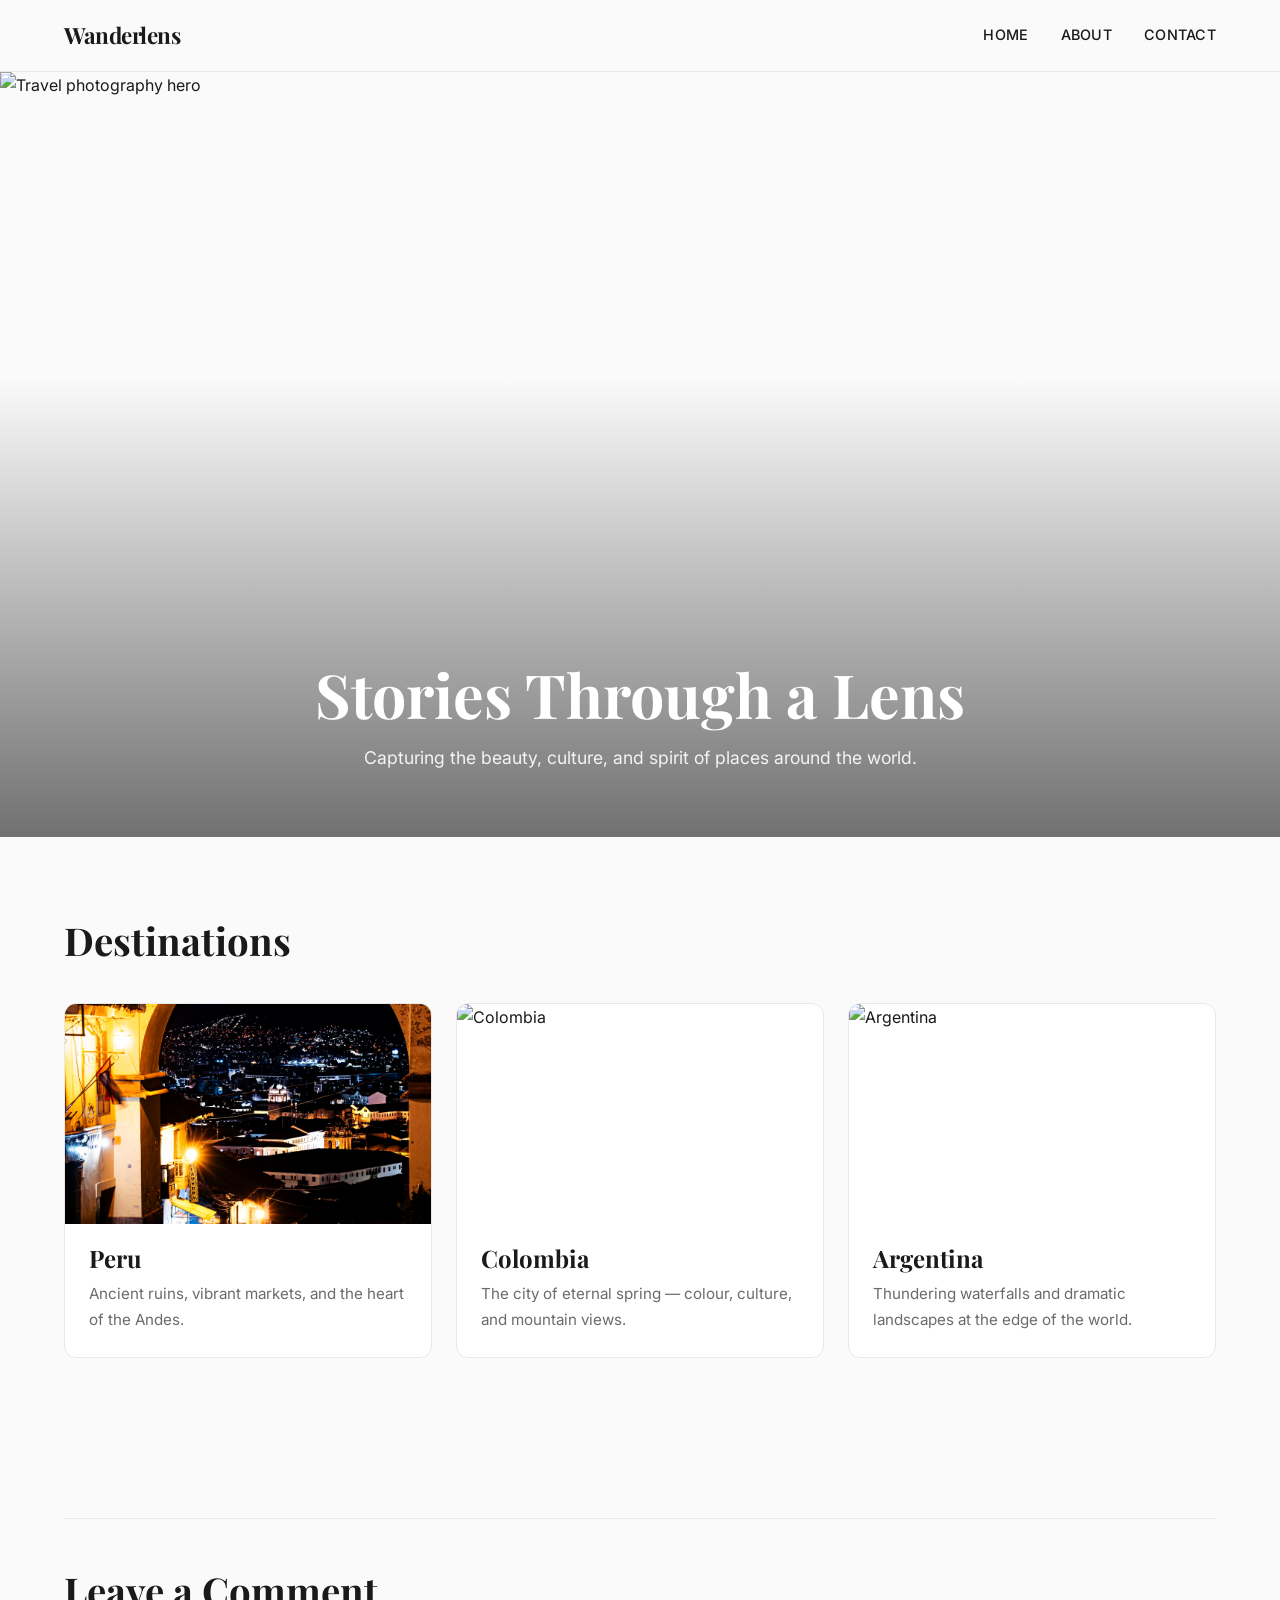
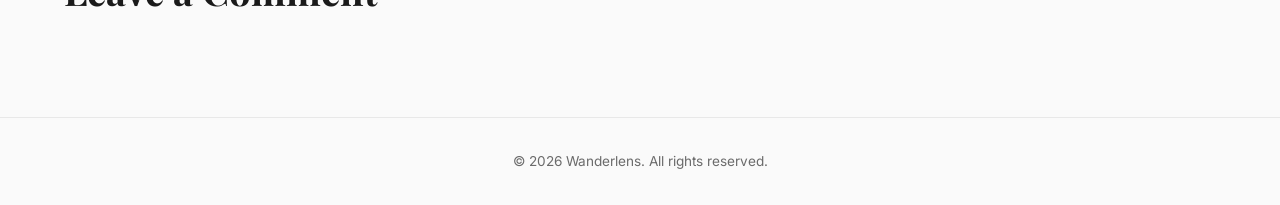
==== index.html @ deed7870 "Travel photography portfolio - Peru, Colombia, Argentina with real photos" ====
<!DOCTYPE html>
<html lang="en">
<head>
  <meta charset="UTF-8">
  <meta name="viewport" content="width=device-width, initial-scale=1.0">
  <title>Wanderlens — Travel Photography</title>
  <link rel="preconnect" href="https://fonts.googleapis.com">
  <link href="https://fonts.googleapis.com/css2?family=Inter:wght@400;500;600&family=Playfair+Display:wght@700&display=swap" rel="stylesheet">
  <link rel="stylesheet" href="styles.css">
</head>
<body class="page-body">
  <nav class="nav">
    <div class="nav-inner">
      <a href="index.html" class="nav-logo">Wanderlens</a>
      <button class="hamburger" aria-label="Menu"><span></span><span></span><span></span></button>
      <div class="nav-links">
        <a href="index.html">Home</a>
        <a href="about.html">About</a>
        <a href="contact.html">Contact</a>
      </div>
    </div>
  </nav>

  <section class="hero">
    <img src="images/argentina/iguazu/DSC03718.jpg" alt="Travel photography hero">
    <div class="hero-overlay"></div>
    <div class="hero-content">
      <h1>Stories Through a Lens</h1>
      <p>Capturing the beauty, culture, and spirit of places around the world.</p>
    </div>
  </section>

  <section class="section">
    <div class="container">
      <h2 class="fade-in" style="margin-bottom: 40px;">Destinations</h2>
      <div class="cards-grid">
        <a href="country/peru/index.html" class="card fade-in">
          <img src="images/peru/cusco/DSC01484.jpg" alt="Peru">
          <div class="card-body">
            <h3>Peru</h3>
            <p>Ancient ruins, vibrant markets, and the heart of the Andes.</p>
          </div>
        </a>
        <a href="country/colombia/index.html" class="card fade-in">
          <img src="images/colombia/medellin/DSC03019.jpg" alt="Colombia">
          <div class="card-body">
            <h3>Colombia</h3>
            <p>The city of eternal spring — colour, culture, and mountain views.</p>
          </div>
        </a>
        <a href="country/argentina/index.html" class="card fade-in">
          <img src="images/argentina/iguazu/DSC03765.jpg" alt="Argentina">
          <div class="card-body">
            <h3>Argentina</h3>
            <p>Thundering waterfalls and dramatic landscapes at the edge of the world.</p>
          </div>
        </a>
      </div>
    </div>
  </section>

  <section class="section">
    <div class="container">
      <div class="comments-section fade-in">
        <h2>Leave a Comment</h2>
        <script src="https://utteranc.es/client.js"
          repo="username/travel-portfolio"
          issue-term="pathname"
          theme="github-light"
          crossorigin="anonymous"
          async>
        </script>
      </div>
    </div>
  </section>

  <footer class="footer">
    <div class="container">&copy; 2026 Wanderlens. All rights reserved.</div>
  </footer>
  <script src="script.js"></script>
</body>
</html>
---- styles.css ----
/* ===== Variables ===== */
:root {
  --color-bg: #fafafa;
  --color-surface: #ffffff;
  --color-text: #1a1a1a;
  --color-text-light: #6b6b6b;
  --color-accent: #2c2c2c;
  --color-border: #e8e8e8;
  --color-hover: #f5f5f5;
  --font-heading: 'Playfair Display', Georgia, serif;
  --font-body: 'Inter', -apple-system, sans-serif;
  --max-width: 1200px;
  --nav-height: 72px;
  --transition: 0.3s ease;
}

/* ===== Reset ===== */
*, *::before, *::after { box-sizing: border-box; margin: 0; padding: 0; }
html { scroll-behavior: smooth; }
body {
  font-family: var(--font-body);
  background: var(--color-bg);
  color: var(--color-text);
  line-height: 1.7;
  -webkit-font-smoothing: antialiased;
}
img { max-width: 100%; height: auto; display: block; }
a { color: inherit; text-decoration: none; }
ul { list-style: none; }

/* ===== Typography ===== */
h1, h2, h3, h4 { font-family: var(--font-heading); font-weight: 700; line-height: 1.2; }
h1 { font-size: clamp(2.2rem, 5vw, 3.8rem); }
h2 { font-size: clamp(1.6rem, 3vw, 2.4rem); }
h3 { font-size: clamp(1.2rem, 2vw, 1.5rem); }
p { max-width: 680px; }

/* ===== Navigation ===== */
.nav {
  position: fixed; top: 0; left: 0; right: 0; z-index: 100;
  height: var(--nav-height);
  background: rgba(250,250,250,0.92);
  backdrop-filter: blur(12px);
  border-bottom: 1px solid var(--color-border);
  display: flex; align-items: center; justify-content: center;
}
.nav-inner {
  width: 100%; max-width: var(--max-width);
  padding: 0 24px;
  display: flex; align-items: center; justify-content: space-between;
}
.nav-logo {
  font-family: var(--font-heading);
  font-size: 1.4rem; font-weight: 700; letter-spacing: -0.02em;
}
.nav-links { display: flex; gap: 32px; }
.nav-links a {
  font-size: 0.9rem; font-weight: 500; letter-spacing: 0.02em;
  text-transform: uppercase; position: relative;
  transition: color var(--transition);
}
.nav-links a::after {
  content: ''; position: absolute; bottom: -4px; left: 0;
  width: 0; height: 1.5px; background: var(--color-text);
  transition: width var(--transition);
}
.nav-links a:hover::after { width: 100%; }

.hamburger { display: none; flex-direction: column; gap: 5px; cursor: pointer; background: none; border: none; padding: 4px; }
.hamburger span { display: block; width: 24px; height: 2px; background: var(--color-text); transition: var(--transition); }

@media (max-width: 640px) {
  .hamburger { display: flex; }
  .nav-links {
    position: fixed; top: var(--nav-height); right: 0; bottom: 0;
    width: 260px; background: var(--color-surface);
    flex-direction: column; padding: 40px 32px; gap: 24px;
    border-left: 1px solid var(--color-border);
    transform: translateX(100%); transition: transform var(--transition);
  }
  .nav-links.open { transform: translateX(0); }
}

/* ===== Layout ===== */
.container { max-width: var(--max-width); margin: 0 auto; padding: 0 24px; }
.page-body { padding-top: var(--nav-height); }
.section { padding: 80px 0; }
@media (max-width: 640px) { .section { padding: 48px 0; } }

/* ===== Hero ===== */
.hero {
  position: relative; height: 85vh; min-height: 480px;
  display: flex; align-items: flex-end; justify-content: center;
  overflow: hidden;
}
.hero img {
  position: absolute; inset: 0; width: 100%; height: 100%;
  object-fit: cover;
}
.hero-overlay {
  position: absolute; inset: 0;
  background: linear-gradient(to top, rgba(0,0,0,0.55) 0%, transparent 60%);
}
.hero-content {
  position: relative; z-index: 2; text-align: center;
  padding: 0 24px 64px; color: #fff;
}
.hero-content h1 { margin-bottom: 12px; }
.hero-content p { margin: 0 auto; font-size: 1.1rem; opacity: 0.9; }

/* ===== Header Banner (country/place pages) ===== */
.header-banner {
  position: relative; height: 50vh; min-height: 320px;
  display: flex; align-items: flex-end; overflow: hidden;
}
.header-banner img { position: absolute; inset: 0; width: 100%; height: 100%; object-fit: cover; }
.header-banner .hero-overlay { position: absolute; inset: 0; background: linear-gradient(to top, rgba(0,0,0,0.5) 0%, transparent 60%); }
.header-banner .banner-content { position: relative; z-index: 2; padding: 0 24px 40px; color: #fff; }
.header-banner .banner-content h1 { margin-bottom: 4px; }

/* ===== Breadcrumbs ===== */
.breadcrumbs {
  padding: 20px 0 0;
  font-size: 0.85rem; color: var(--color-text-light);
  display: flex; flex-wrap: wrap; gap: 4px;
}
.breadcrumbs a { text-decoration: underline; text-underline-offset: 3px; }
.breadcrumbs a:hover { color: var(--color-text); }
.breadcrumbs span { opacity: 0.5; }

/* ===== Cards Grid ===== */
.cards-grid {
  display: grid;
  grid-template-columns: repeat(auto-fill, minmax(320px, 1fr));
  gap: 24px;
}
@media (max-width: 400px) {
  .cards-grid { grid-template-columns: 1fr; }
}
.card {
  background: var(--color-surface);
  border-radius: 12px; overflow: hidden;
  border: 1px solid var(--color-border);
  transition: transform var(--transition), box-shadow var(--transition);
}
.card:hover {
  transform: translateY(-4px);
  box-shadow: 0 12px 32px rgba(0,0,0,0.08);
}
.card img { width: 100%; height: 220px; object-fit: cover; }
.card-body { padding: 20px 24px 24px; }
.card-body h3 { margin-bottom: 8px; }
.card-body p { font-size: 0.95rem; color: var(--color-text-light); }

/* ===== Gallery Grid ===== */
.gallery-grid {
  display: grid;
  grid-template-columns: repeat(auto-fill, minmax(280px, 1fr));
  gap: 16px;
}
.gallery-grid img {
  width: 100%; height: 260px; object-fit: cover;
  border-radius: 8px; cursor: pointer;
  transition: transform var(--transition), filter var(--transition);
}
.gallery-grid img:hover { transform: scale(1.02); filter: brightness(1.05); }

/* ===== Lightbox ===== */
.lightbox {
  position: fixed; inset: 0; z-index: 1000;
  background: rgba(0,0,0,0.92);
  display: none; align-items: center; justify-content: center;
  opacity: 0; transition: opacity 0.25s ease;
}
.lightbox.active { display: flex; opacity: 1; }
.lightbox img {
  max-width: 90vw; max-height: 85vh;
  border-radius: 4px; object-fit: contain;
  user-select: none;
}
.lightbox-close, .lightbox-prev, .lightbox-next {
  position: absolute; background: none; border: none;
  color: #fff; font-size: 2rem; cursor: pointer;
  opacity: 0.7; transition: opacity var(--transition);
  padding: 12px;
}
.lightbox-close:hover, .lightbox-prev:hover, .lightbox-next:hover { opacity: 1; }
.lightbox-close { top: 20px; right: 24px; font-size: 2.4rem; }
.lightbox-prev { left: 20px; top: 50%; transform: translateY(-50%); }
.lightbox-next { right: 20px; top: 50%; transform: translateY(-50%); }

/* ===== About Page ===== */
.about-grid {
  display: grid; grid-template-columns: 1fr 1.4fr; gap: 48px; align-items: start;
}
.about-grid img { width: 100%; border-radius: 12px; aspect-ratio: 3/4; object-fit: cover; }
.about-text h2 { margin-bottom: 16px; }
.about-text p { margin-bottom: 16px; color: var(--color-text-light); }
@media (max-width: 768px) {
  .about-grid { grid-template-columns: 1fr; }
  .about-grid img { max-width: 400px; }
}

/* ===== Contact Page ===== */
.contact-content { max-width: 560px; }
.contact-content h2 { margin-bottom: 16px; }
.contact-content p { color: var(--color-text-light); margin-bottom: 32px; }
.contact-link {
  display: inline-flex; align-items: center; gap: 12px;
  padding: 14px 28px; border: 1px solid var(--color-border);
  border-radius: 8px; font-weight: 500; font-size: 0.95rem;
  transition: background var(--transition), border-color var(--transition);
  margin-bottom: 12px;
}
.contact-link:hover { background: var(--color-hover); border-color: #ccc; }
.social-links { display: flex; gap: 16px; margin-top: 32px; }
.social-links a {
  width: 48px; height: 48px; border-radius: 50%;
  border: 1px solid var(--color-border);
  display: flex; align-items: center; justify-content: center;
  font-size: 1.2rem;
  transition: background var(--transition), transform var(--transition);
}
.social-links a:hover { background: var(--color-hover); transform: scale(1.08); }

/* ===== Comments ===== */
.comments-section { border-top: 1px solid var(--color-border); padding-top: 48px; }
.comments-section h2 { margin-bottom: 24px; }

/* ===== Footer ===== */
.footer {
  border-top: 1px solid var(--color-border);
  padding: 32px 0; text-align: center;
  font-size: 0.85rem; color: var(--color-text-light);
}

/* ===== Scroll Animations ===== */
.fade-in {
  opacity: 0; transform: translateY(24px);
  transition: opacity 0.6s ease, transform 0.6s ease;
}
.fade-in.visible { opacity: 1; transform: translateY(0); }

/* ===== Description block ===== */
.place-description { max-width: 720px; margin-bottom: 40px; }
.place-description p { color: var(--color-text-light); font-size: 1.05rem; }
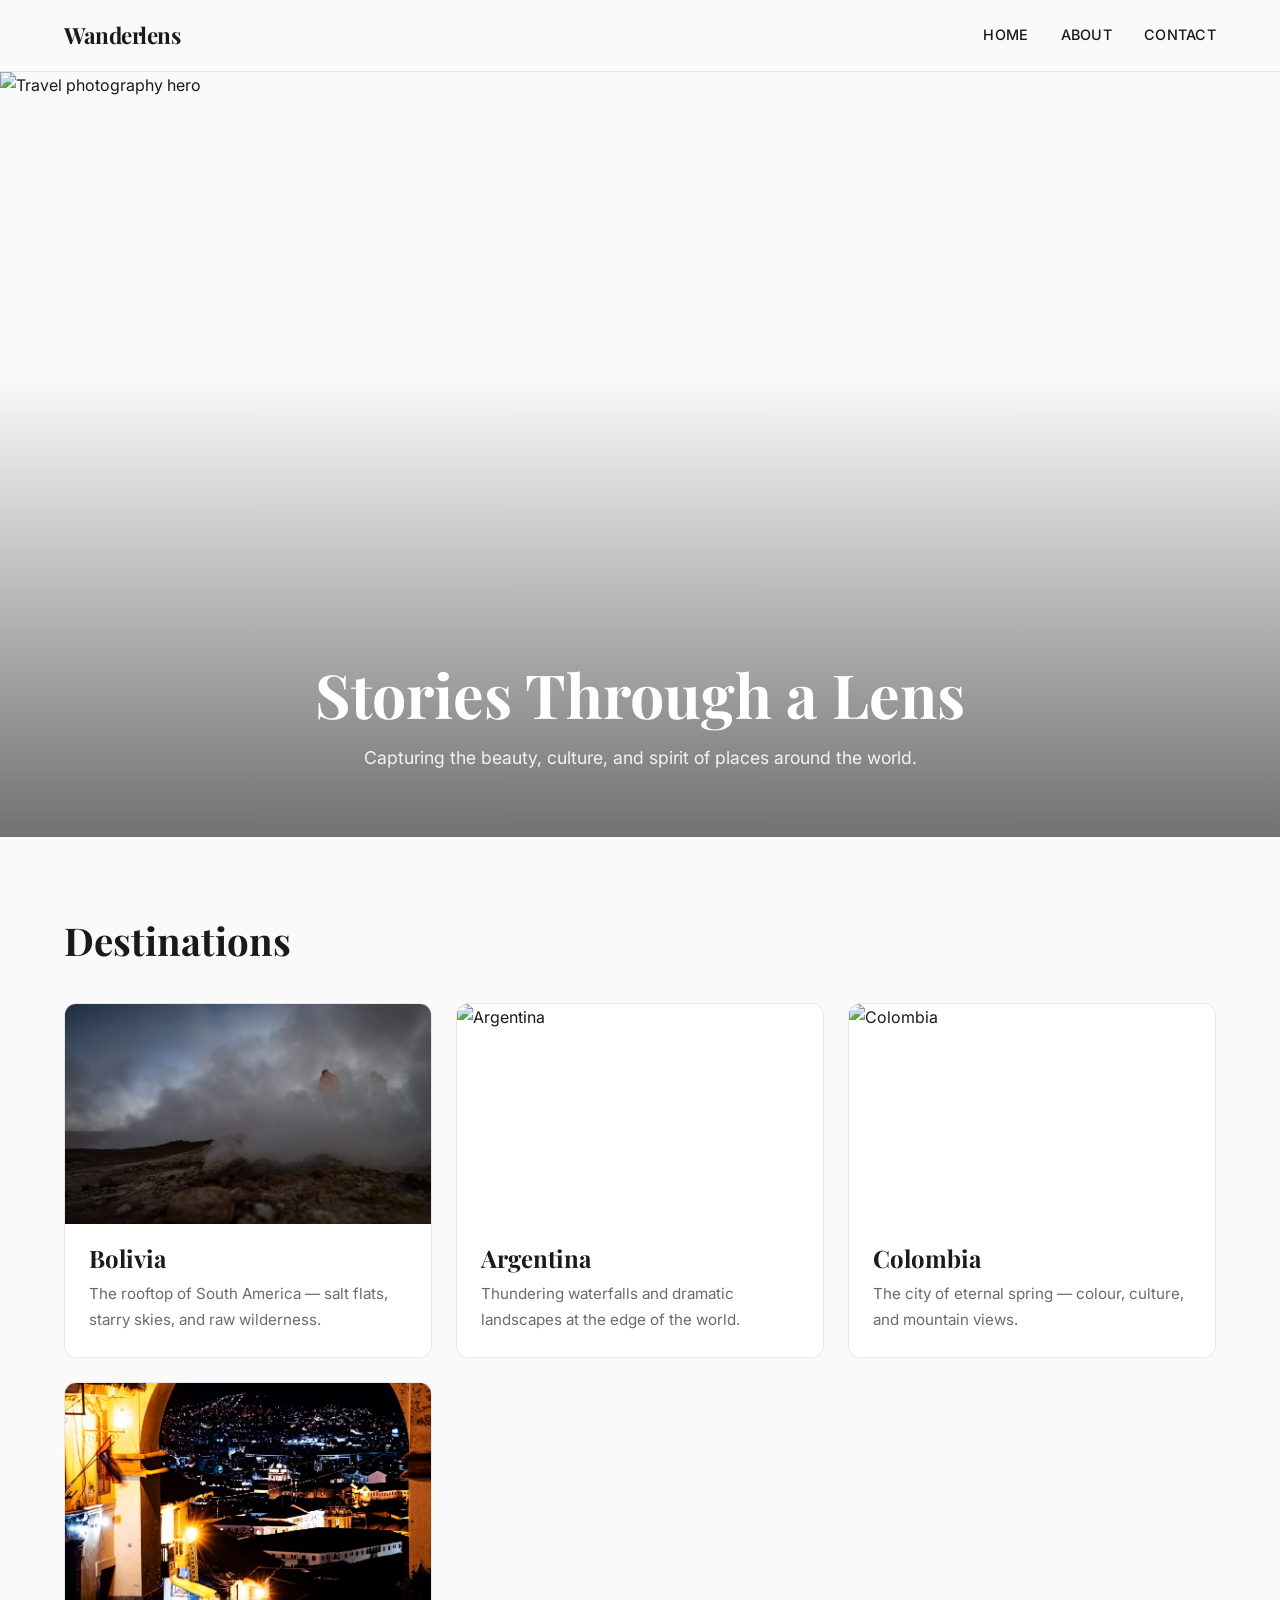
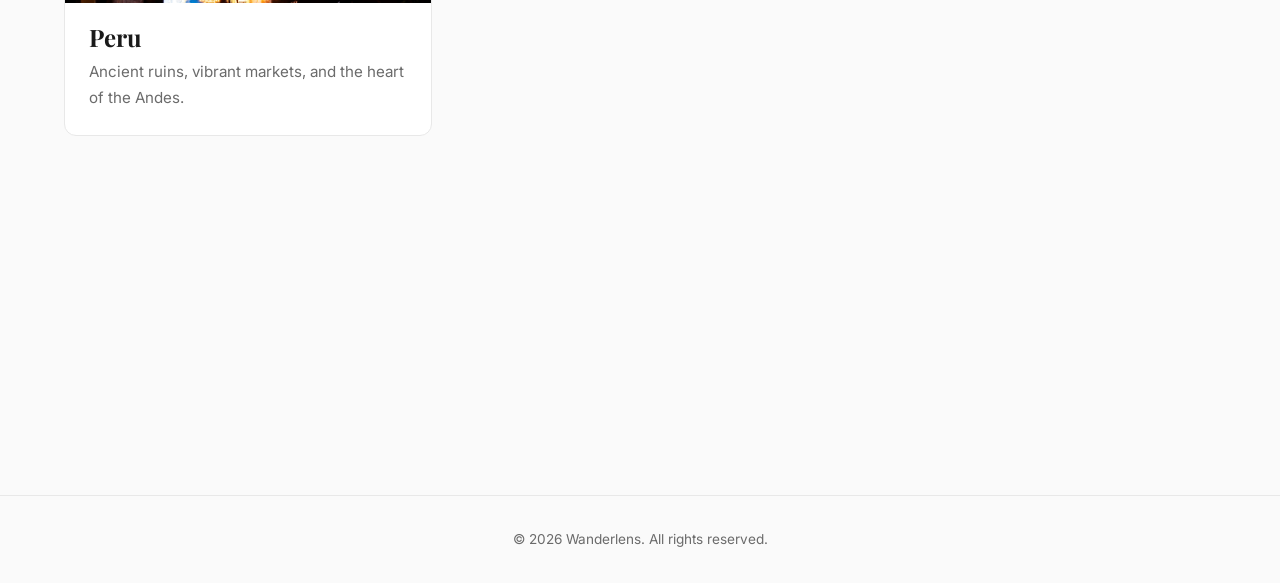
==== commit aadc3724: "Add Bolivia/Uyuni and Cafayate albums; reorder homepage by recent date" ====
--- a/index.html
+++ b/index.html
@@ -34,11 +34,18 @@
     <div class="container">
       <h2 class="fade-in" style="margin-bottom: 40px;">Destinations</h2>
       <div class="cards-grid">
-        <a href="country/peru/index.html" class="card fade-in">
-          <img src="images/peru/cusco/DSC01484.jpg" alt="Peru">
+        <a href="country/bolivia/index.html" class="card fade-in">
+          <img src="images/Bolivia/Uyuni/compressed/DSC05651.webp" alt="Bolivia">
           <div class="card-body">
-            <h3>Peru</h3>
-            <p>Ancient ruins, vibrant markets, and the heart of the Andes.</p>
+            <h3>Bolivia</h3>
+            <p>The rooftop of South America — salt flats, starry skies, and raw wilderness.</p>
+          </div>
+        </a>
+        <a href="country/argentina/index.html" class="card fade-in">
+          <img src="images/argentina/iguazu/DSC03765.jpg" alt="Argentina">
+          <div class="card-body">
+            <h3>Argentina</h3>
+            <p>Thundering waterfalls and dramatic landscapes at the edge of the world.</p>
           </div>
         </a>
         <a href="country/colombia/index.html" class="card fade-in">
@@ -48,11 +55,11 @@
             <p>The city of eternal spring — colour, culture, and mountain views.</p>
           </div>
         </a>
-        <a href="country/argentina/index.html" class="card fade-in">
-          <img src="images/argentina/iguazu/DSC03765.jpg" alt="Argentina">
+        <a href="country/peru/index.html" class="card fade-in">
+          <img src="images/peru/cusco/DSC01484.jpg" alt="Peru">
           <div class="card-body">
-            <h3>Argentina</h3>
-            <p>Thundering waterfalls and dramatic landscapes at the edge of the world.</p>
+            <h3>Peru</h3>
+            <p>Ancient ruins, vibrant markets, and the heart of the Andes.</p>
           </div>
         </a>
       </div>
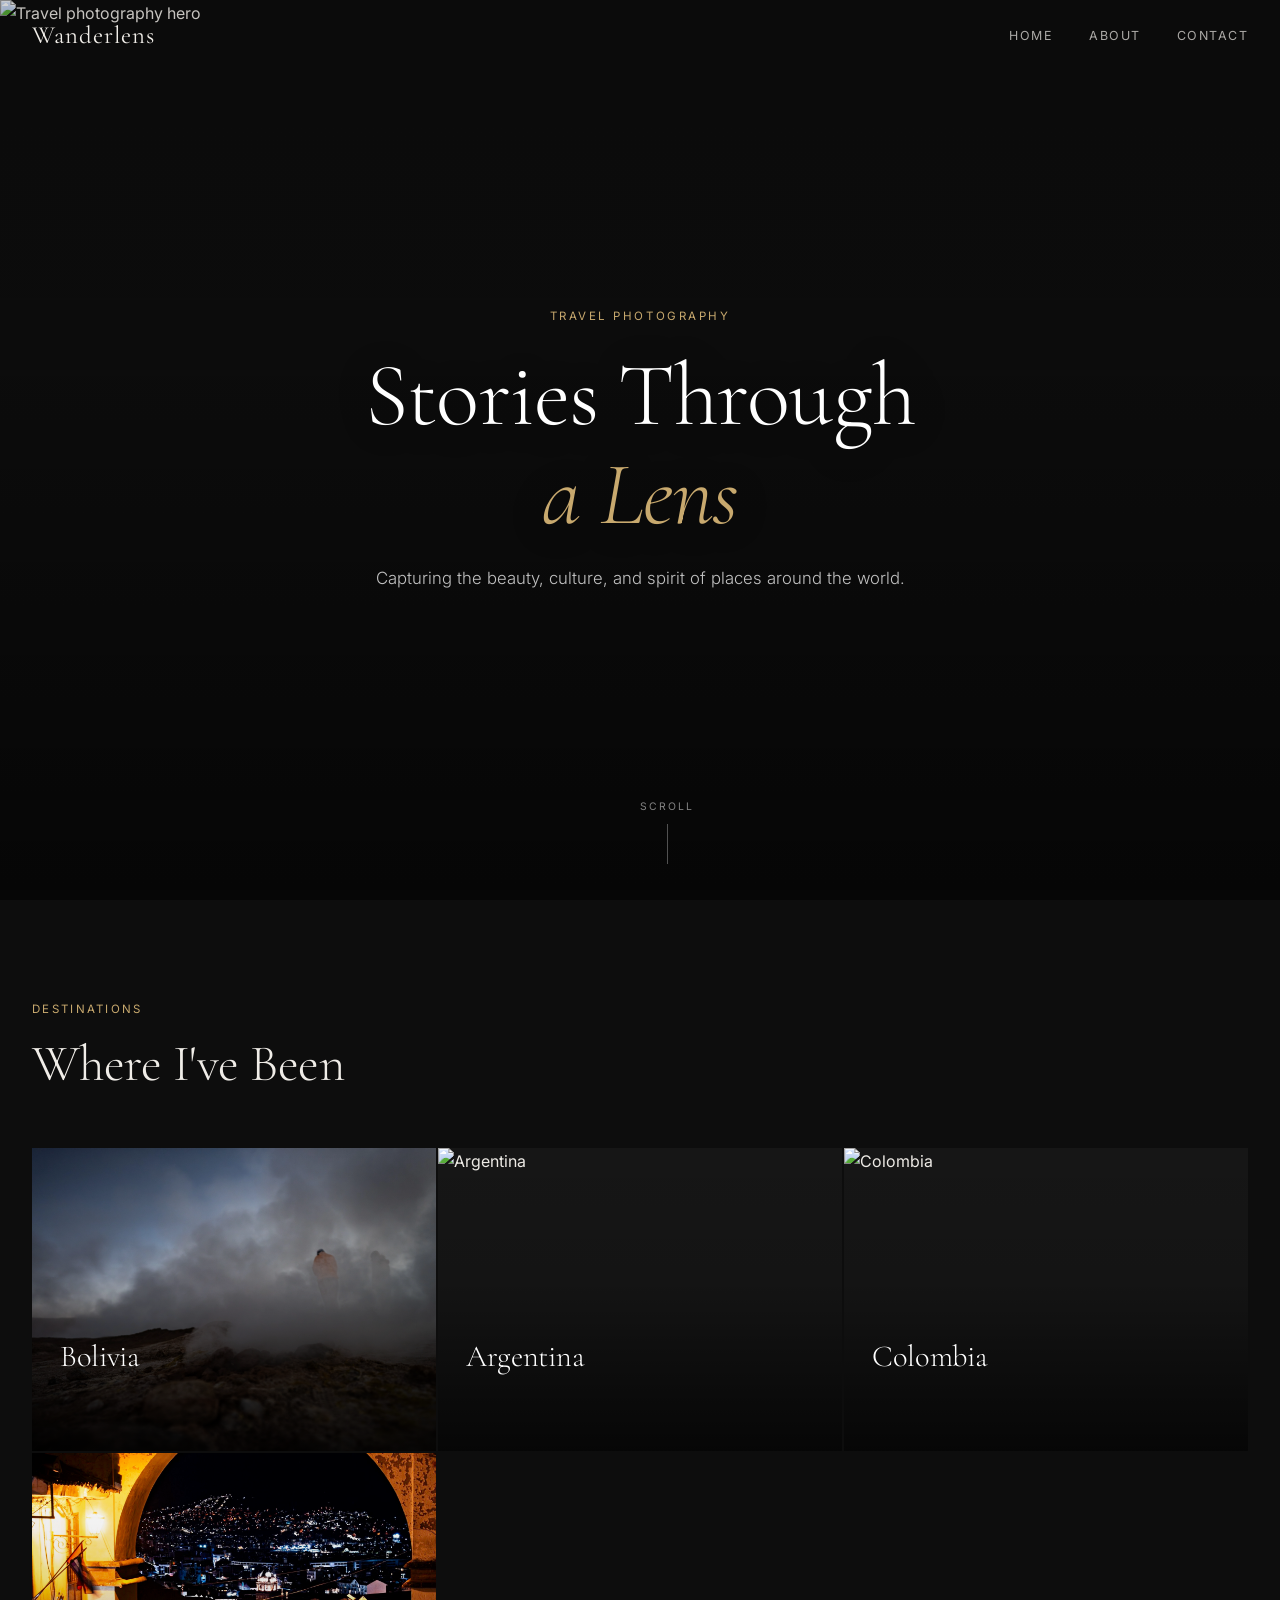
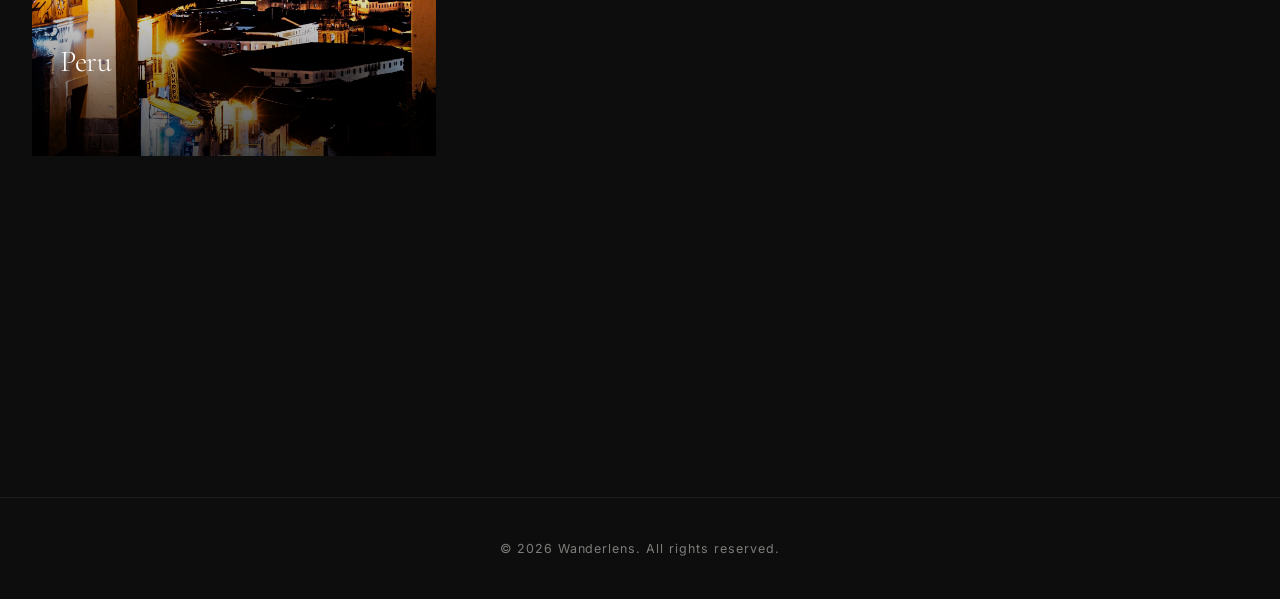
==== commit 5d56f702: "Redesign: dark editorial theme, overlay cards, Cormorant Garamond, scroll nav" ====
--- a/index.html
+++ b/index.html
@@ -5,7 +5,8 @@
   <meta name="viewport" content="width=device-width, initial-scale=1.0">
   <title>Wanderlens — Travel Photography</title>
   <link rel="preconnect" href="https://fonts.googleapis.com">
-  <link href="https://fonts.googleapis.com/css2?family=Inter:wght@400;500;600&family=Playfair+Display:wght@700&display=swap" rel="stylesheet">
+  <link rel="preconnect" href="https://fonts.gstatic.com" crossorigin>
+  <link href="https://fonts.googleapis.com/css2?family=Cormorant+Garamond:ital,wght@0,300;0,400;0,600;1,300;1,400&family=Inter:wght@300;400;500&display=swap" rel="stylesheet">
   <link rel="stylesheet" href="styles.css">
 </head>
 <body class="page-body">
@@ -25,14 +26,22 @@
     <img src="images/argentina/iguazu/DSC03718.jpg" alt="Travel photography hero">
     <div class="hero-overlay"></div>
     <div class="hero-content">
-      <h1>Stories Through a Lens</h1>
+      <span class="hero-eyebrow">Travel Photography</span>
+      <h1>Stories Through<br><em>a Lens</em></h1>
       <p>Capturing the beauty, culture, and spirit of places around the world.</p>
+    </div>
+    <div class="hero-scroll">
+      <span>Scroll</span>
+      <div class="hero-scroll-line"></div>
     </div>
   </section>
 
   <section class="section">
     <div class="container">
-      <h2 class="fade-in" style="margin-bottom: 40px;">Destinations</h2>
+      <div class="section-title fade-in">
+        <span class="section-label">Destinations</span>
+        <h2>Where I've Been</h2>
+      </div>
       <div class="cards-grid">
         <a href="country/bolivia/index.html" class="card fade-in">
           <img src="images/Bolivia/Uyuni/compressed/DSC05651.webp" alt="Bolivia">
@@ -66,14 +75,14 @@
     </div>
   </section>
 
-  <section class="section">
+  <section class="section" style="padding-top: 0;">
     <div class="container">
       <div class="comments-section fade-in">
         <h2>Leave a Comment</h2>
         <script src="https://utteranc.es/client.js"
-          repo="username/travel-portfolio"
+          repo="Ashdabash2926/travel-portfolio"
           issue-term="pathname"
-          theme="github-light"
+          theme="github-dark"
           crossorigin="anonymous"
           async>
         </script>
--- a/styles.css
+++ b/styles.css
@@ -1,26 +1,30 @@
 /* ===== Variables ===== */
 :root {
-  --color-bg: #fafafa;
-  --color-surface: #ffffff;
-  --color-text: #1a1a1a;
-  --color-text-light: #6b6b6b;
-  --color-accent: #2c2c2c;
-  --color-border: #e8e8e8;
-  --color-hover: #f5f5f5;
-  --font-heading: 'Playfair Display', Georgia, serif;
-  --font-body: 'Inter', -apple-system, sans-serif;
-  --max-width: 1200px;
-  --nav-height: 72px;
-  --transition: 0.3s ease;
-}
+  --bg:           #0d0d0d;
+  --surface:      #161616;
+  --surface-2:    #1f1f1f;
+  --text:         #f0ede8;
+  --text-muted:   rgba(240,237,232,0.5);
+  --accent:       #c8a96e;
+  --accent-dark:  #a8893e;
+  --border:       rgba(240,237,232,0.07);
+  --font-heading: 'Cormorant Garamond', 'Playfair Display', Georgia, serif;
+  --font-body:    'Inter', -apple-system, sans-serif;
+  --max-width:    1280px;
+  --nav-height:   72px;
+  --ease:         cubic-bezier(0.4, 0, 0.2, 1);
+}
+
+/* ===== Google Fonts ===== */
+@import url('https://fonts.googleapis.com/css2?family=Cormorant+Garamond:ital,wght@0,300;0,400;0,600;1,300;1,400&family=Inter:wght@300;400;500&display=swap');
 
 /* ===== Reset ===== */
 *, *::before, *::after { box-sizing: border-box; margin: 0; padding: 0; }
 html { scroll-behavior: smooth; }
 body {
   font-family: var(--font-body);
-  background: var(--color-bg);
-  color: var(--color-text);
+  background: var(--bg);
+  color: var(--text);
   line-height: 1.7;
   -webkit-font-smoothing: antialiased;
 }
@@ -29,218 +33,369 @@
 ul { list-style: none; }
 
 /* ===== Typography ===== */
-h1, h2, h3, h4 { font-family: var(--font-heading); font-weight: 700; line-height: 1.2; }
-h1 { font-size: clamp(2.2rem, 5vw, 3.8rem); }
-h2 { font-size: clamp(1.6rem, 3vw, 2.4rem); }
-h3 { font-size: clamp(1.2rem, 2vw, 1.5rem); }
+h1, h2, h3, h4 {
+  font-family: var(--font-heading);
+  font-weight: 300;
+  line-height: 1.1;
+  letter-spacing: -0.01em;
+}
+h1 { font-size: clamp(3rem, 7vw, 6rem); }
+h2 { font-size: clamp(2rem, 4vw, 3.2rem); }
+h3 { font-size: clamp(1.4rem, 2.5vw, 1.9rem); }
 p { max-width: 680px; }
+em { font-style: italic; color: var(--accent); }
 
 /* ===== Navigation ===== */
 .nav {
   position: fixed; top: 0; left: 0; right: 0; z-index: 100;
   height: var(--nav-height);
-  background: rgba(250,250,250,0.92);
-  backdrop-filter: blur(12px);
-  border-bottom: 1px solid var(--color-border);
   display: flex; align-items: center; justify-content: center;
+  transition: background 0.4s var(--ease), border-color 0.4s var(--ease);
+  border-bottom: 1px solid transparent;
+}
+.nav.scrolled {
+  background: rgba(13,13,13,0.93);
+  backdrop-filter: blur(16px);
+  border-color: var(--border);
 }
 .nav-inner {
   width: 100%; max-width: var(--max-width);
-  padding: 0 24px;
+  padding: 0 32px;
   display: flex; align-items: center; justify-content: space-between;
 }
 .nav-logo {
   font-family: var(--font-heading);
-  font-size: 1.4rem; font-weight: 700; letter-spacing: -0.02em;
-}
-.nav-links { display: flex; gap: 32px; }
+  font-size: 1.55rem; font-weight: 400; letter-spacing: 0.04em;
+  color: var(--text);
+}
+.nav-links { display: flex; gap: 36px; align-items: center; }
 .nav-links a {
-  font-size: 0.9rem; font-weight: 500; letter-spacing: 0.02em;
-  text-transform: uppercase; position: relative;
-  transition: color var(--transition);
+  font-size: 0.78rem; font-weight: 400; letter-spacing: 0.12em;
+  text-transform: uppercase; color: rgba(240,237,232,0.7);
+  position: relative; transition: color 0.25s;
 }
 .nav-links a::after {
-  content: ''; position: absolute; bottom: -4px; left: 0;
-  width: 0; height: 1.5px; background: var(--color-text);
-  transition: width var(--transition);
-}
+  content: ''; position: absolute; bottom: -3px; left: 0;
+  width: 0; height: 1px; background: var(--accent);
+  transition: width 0.3s var(--ease);
+}
+.nav-links a:hover { color: var(--text); }
 .nav-links a:hover::after { width: 100%; }
 
-.hamburger { display: none; flex-direction: column; gap: 5px; cursor: pointer; background: none; border: none; padding: 4px; }
-.hamburger span { display: block; width: 24px; height: 2px; background: var(--color-text); transition: var(--transition); }
+.hamburger {
+  display: none; flex-direction: column; gap: 5px;
+  cursor: pointer; background: none; border: none; padding: 4px;
+}
+.hamburger span {
+  display: block; width: 24px; height: 1.5px;
+  background: var(--text); transition: 0.3s var(--ease);
+}
 
 @media (max-width: 640px) {
   .hamburger { display: flex; }
   .nav-links {
     position: fixed; top: var(--nav-height); right: 0; bottom: 0;
-    width: 260px; background: var(--color-surface);
-    flex-direction: column; padding: 40px 32px; gap: 24px;
-    border-left: 1px solid var(--color-border);
-    transform: translateX(100%); transition: transform var(--transition);
+    width: 240px; background: var(--surface);
+    flex-direction: column; padding: 48px 32px; gap: 28px;
+    border-left: 1px solid var(--border);
+    transform: translateX(100%); transition: transform 0.35s var(--ease);
   }
   .nav-links.open { transform: translateX(0); }
+  .nav-links a { font-size: 0.85rem; color: var(--text); }
 }
 
 /* ===== Layout ===== */
-.container { max-width: var(--max-width); margin: 0 auto; padding: 0 24px; }
+.container { max-width: var(--max-width); margin: 0 auto; padding: 0 32px; }
 .page-body { padding-top: var(--nav-height); }
-.section { padding: 80px 0; }
-@media (max-width: 640px) { .section { padding: 48px 0; } }
+.section { padding: 100px 0; }
+@media (max-width: 640px) { .section { padding: 60px 0; } }
 
 /* ===== Hero ===== */
 .hero {
-  position: relative; height: 85vh; min-height: 480px;
-  display: flex; align-items: flex-end; justify-content: center;
+  position: relative; height: 100vh; min-height: 560px;
+  display: flex; align-items: center; justify-content: center;
   overflow: hidden;
+  margin-top: calc(-1 * var(--nav-height));
 }
 .hero img {
   position: absolute; inset: 0; width: 100%; height: 100%;
-  object-fit: cover;
-}
+  object-fit: cover; transform: scale(1.04);
+  transition: transform 8s ease-out;
+}
+.hero.loaded img { transform: scale(1); }
 .hero-overlay {
   position: absolute; inset: 0;
-  background: linear-gradient(to top, rgba(0,0,0,0.55) 0%, transparent 60%);
+  background: linear-gradient(
+    to bottom,
+    rgba(0,0,0,0.18) 0%,
+    rgba(0,0,0,0.1) 40%,
+    rgba(0,0,0,0.55) 100%
+  );
 }
 .hero-content {
   position: relative; z-index: 2; text-align: center;
-  padding: 0 24px 64px; color: #fff;
-}
-.hero-content h1 { margin-bottom: 12px; }
-.hero-content p { margin: 0 auto; font-size: 1.1rem; opacity: 0.9; }
+  padding: 0 24px; color: #fff;
+}
+.hero-eyebrow {
+  display: block; font-family: var(--font-body);
+  font-size: 0.72rem; font-weight: 400; letter-spacing: 0.22em;
+  text-transform: uppercase; color: var(--accent);
+  margin-bottom: 20px; opacity: 0;
+  animation: fadeUp 1s 0.3s var(--ease) forwards;
+}
+.hero-content h1 {
+  margin-bottom: 20px; opacity: 0;
+  animation: fadeUp 1s 0.55s var(--ease) forwards;
+  text-shadow: 0 2px 40px rgba(0,0,0,0.3);
+}
+.hero-content p {
+  margin: 0 auto; font-size: 1.05rem; opacity: 0;
+  color: rgba(255,255,255,0.75); font-weight: 300;
+  animation: fadeUp 1s 0.75s var(--ease) forwards;
+}
+.hero-scroll {
+  position: absolute; bottom: 36px; left: 50%; transform: translateX(-50%);
+  z-index: 2; display: flex; flex-direction: column; align-items: center;
+  gap: 8px; opacity: 0; animation: fadeUp 1s 1.1s var(--ease) forwards;
+}
+.hero-scroll span {
+  font-size: 0.65rem; letter-spacing: 0.2em; text-transform: uppercase;
+  color: rgba(255,255,255,0.5);
+}
+.hero-scroll-line {
+  width: 1px; height: 40px; background: rgba(255,255,255,0.3);
+  animation: scrollPulse 2s ease-in-out infinite;
+}
+@keyframes scrollPulse {
+  0%, 100% { transform: scaleY(1); opacity: 0.3; }
+  50% { transform: scaleY(0.5); opacity: 0.8; }
+}
 
 /* ===== Header Banner (country/place pages) ===== */
 .header-banner {
-  position: relative; height: 50vh; min-height: 320px;
+  position: relative; height: 55vh; min-height: 360px;
   display: flex; align-items: flex-end; overflow: hidden;
-}
-.header-banner img { position: absolute; inset: 0; width: 100%; height: 100%; object-fit: cover; }
-.header-banner .hero-overlay { position: absolute; inset: 0; background: linear-gradient(to top, rgba(0,0,0,0.5) 0%, transparent 60%); }
-.header-banner .banner-content { position: relative; z-index: 2; padding: 0 24px 40px; color: #fff; }
-.header-banner .banner-content h1 { margin-bottom: 4px; }
+  margin-top: calc(-1 * var(--nav-height));
+}
+.header-banner img {
+  position: absolute; inset: 0; width: 100%; height: 100%;
+  object-fit: cover;
+}
+.header-banner .hero-overlay {
+  position: absolute; inset: 0;
+  background: linear-gradient(to top, rgba(0,0,0,0.65) 0%, rgba(0,0,0,0.1) 60%);
+}
+.header-banner .banner-content {
+  position: relative; z-index: 2;
+  padding: 0 32px 48px; color: #fff;
+  width: 100%; max-width: var(--max-width); margin: 0 auto;
+}
+.header-banner .banner-content h1 { margin-bottom: 0; }
 
 /* ===== Breadcrumbs ===== */
 .breadcrumbs {
-  padding: 20px 0 0;
-  font-size: 0.85rem; color: var(--color-text-light);
-  display: flex; flex-wrap: wrap; gap: 4px;
-}
-.breadcrumbs a { text-decoration: underline; text-underline-offset: 3px; }
-.breadcrumbs a:hover { color: var(--color-text); }
-.breadcrumbs span { opacity: 0.5; }
-
-/* ===== Cards Grid ===== */
+  padding: 24px 0 0;
+  font-size: 0.78rem; color: var(--text-muted);
+  display: flex; flex-wrap: wrap; gap: 6px;
+  letter-spacing: 0.05em;
+}
+.breadcrumbs a { transition: color 0.2s; }
+.breadcrumbs a:hover { color: var(--accent); }
+.breadcrumbs span { opacity: 0.35; }
+.breadcrumbs strong { color: var(--text); font-weight: 400; }
+
+/* ===== Section headings ===== */
+.section-label {
+  display: block;
+  font-family: var(--font-body);
+  font-size: 0.72rem; font-weight: 400; letter-spacing: 0.2em;
+  text-transform: uppercase; color: var(--accent);
+  margin-bottom: 16px;
+}
+.section-title { margin-bottom: 56px; }
+.section-title h2 { color: var(--text); }
+.section-title p {
+  margin-top: 16px; color: var(--text-muted);
+  font-size: 1rem; font-weight: 300; line-height: 1.8;
+}
+
+/* ===== Cards Grid (destination/album cards) ===== */
 .cards-grid {
   display: grid;
-  grid-template-columns: repeat(auto-fill, minmax(320px, 1fr));
-  gap: 24px;
-}
-@media (max-width: 400px) {
-  .cards-grid { grid-template-columns: 1fr; }
-}
+  grid-template-columns: repeat(auto-fill, minmax(340px, 1fr));
+  gap: 2px;
+}
+@media (max-width: 400px) { .cards-grid { grid-template-columns: 1fr; } }
+
 .card {
-  background: var(--color-surface);
-  border-radius: 12px; overflow: hidden;
-  border: 1px solid var(--color-border);
-  transition: transform var(--transition), box-shadow var(--transition);
-}
-.card:hover {
-  transform: translateY(-4px);
-  box-shadow: 0 12px 32px rgba(0,0,0,0.08);
-}
-.card img { width: 100%; height: 220px; object-fit: cover; }
-.card-body { padding: 20px 24px 24px; }
-.card-body h3 { margin-bottom: 8px; }
-.card-body p { font-size: 0.95rem; color: var(--color-text-light); }
+  position: relative; overflow: hidden;
+  aspect-ratio: 4 / 3;
+  display: block;
+  background: var(--surface);
+}
+.card img {
+  position: absolute; inset: 0;
+  width: 100%; height: 100%; object-fit: cover;
+  transition: transform 0.7s var(--ease);
+}
+.card-body {
+  position: absolute; inset: 0;
+  display: flex; flex-direction: column; justify-content: flex-end;
+  padding: 28px 28px 32px;
+  background: linear-gradient(to top, rgba(0,0,0,0.72) 0%, rgba(0,0,0,0.1) 55%, transparent 100%);
+  transition: background 0.4s var(--ease);
+}
+.card-body h3 {
+  color: #fff; margin-bottom: 6px;
+  transform: translateY(6px); transition: transform 0.4s var(--ease);
+}
+.card-body p {
+  font-size: 0.88rem; color: rgba(255,255,255,0.65);
+  font-weight: 300; line-height: 1.6;
+  max-width: 36ch;
+  opacity: 0; transform: translateY(10px);
+  transition: opacity 0.35s var(--ease), transform 0.35s var(--ease);
+}
+.card:hover img { transform: scale(1.06); }
+.card:hover .card-body {
+  background: linear-gradient(to top, rgba(0,0,0,0.84) 0%, rgba(0,0,0,0.25) 60%, transparent 100%);
+}
+.card:hover .card-body h3 { transform: translateY(0); }
+.card:hover .card-body p { opacity: 1; transform: translateY(0); }
 
 /* ===== Gallery Grid ===== */
 .gallery-grid {
   display: grid;
-  grid-template-columns: repeat(auto-fill, minmax(280px, 1fr));
-  gap: 16px;
+  grid-template-columns: repeat(3, 1fr);
+  gap: 3px;
 }
 .gallery-grid img {
-  width: 100%; height: 260px; object-fit: cover;
-  border-radius: 8px; cursor: pointer;
-  transition: transform var(--transition), filter var(--transition);
-}
-.gallery-grid img:hover { transform: scale(1.02); filter: brightness(1.05); }
+  width: 100%; aspect-ratio: 4/3; object-fit: cover;
+  cursor: pointer;
+  transition: filter 0.35s var(--ease), transform 0.35s var(--ease);
+  filter: brightness(0.92);
+}
+.gallery-grid img:hover {
+  filter: brightness(1.05);
+  transform: scale(1.015);
+  z-index: 1; position: relative;
+}
+/* First image spans 2 cols for visual interest */
+.gallery-grid img:first-child {
+  grid-column: span 2;
+  aspect-ratio: 16/9;
+}
+@media (max-width: 640px) {
+  .gallery-grid { grid-template-columns: repeat(2, 1fr); }
+  .gallery-grid img:first-child { grid-column: span 2; }
+}
+@media (max-width: 400px) {
+  .gallery-grid { grid-template-columns: 1fr; }
+  .gallery-grid img:first-child { grid-column: span 1; }
+}
 
 /* ===== Lightbox ===== */
 .lightbox {
   position: fixed; inset: 0; z-index: 1000;
-  background: rgba(0,0,0,0.92);
+  background: rgba(0,0,0,0.96);
   display: none; align-items: center; justify-content: center;
-  opacity: 0; transition: opacity 0.25s ease;
+  opacity: 0; transition: opacity 0.3s ease;
 }
 .lightbox.active { display: flex; opacity: 1; }
 .lightbox img {
-  max-width: 90vw; max-height: 85vh;
-  border-radius: 4px; object-fit: contain;
-  user-select: none;
+  max-width: 92vw; max-height: 88vh;
+  object-fit: contain; user-select: none;
+  border-radius: 2px;
 }
 .lightbox-close, .lightbox-prev, .lightbox-next {
   position: absolute; background: none; border: none;
-  color: #fff; font-size: 2rem; cursor: pointer;
-  opacity: 0.7; transition: opacity var(--transition);
-  padding: 12px;
-}
-.lightbox-close:hover, .lightbox-prev:hover, .lightbox-next:hover { opacity: 1; }
-.lightbox-close { top: 20px; right: 24px; font-size: 2.4rem; }
-.lightbox-prev { left: 20px; top: 50%; transform: translateY(-50%); }
-.lightbox-next { right: 20px; top: 50%; transform: translateY(-50%); }
+  color: rgba(255,255,255,0.6); font-size: 2rem; cursor: pointer;
+  padding: 16px; transition: color 0.2s;
+}
+.lightbox-close:hover, .lightbox-prev:hover, .lightbox-next:hover {
+  color: #fff;
+}
+.lightbox-close { top: 20px; right: 24px; font-size: 2rem; }
+.lightbox-prev { left: 20px; top: 50%; transform: translateY(-50%); font-size: 2.8rem; }
+.lightbox-next { right: 20px; top: 50%; transform: translateY(-50%); font-size: 2.8rem; }
 
 /* ===== About Page ===== */
 .about-grid {
-  display: grid; grid-template-columns: 1fr 1.4fr; gap: 48px; align-items: start;
-}
-.about-grid img { width: 100%; border-radius: 12px; aspect-ratio: 3/4; object-fit: cover; }
-.about-text h2 { margin-bottom: 16px; }
-.about-text p { margin-bottom: 16px; color: var(--color-text-light); }
+  display: grid; grid-template-columns: 1fr 1.6fr;
+  gap: 64px; align-items: start;
+}
+.about-grid img {
+  width: 100%; aspect-ratio: 3/4; object-fit: cover;
+  border-radius: 2px; filter: brightness(0.9);
+}
+.about-text h2 { margin-bottom: 20px; }
+.about-text p { margin-bottom: 20px; color: var(--text-muted); font-weight: 300; line-height: 1.9; }
 @media (max-width: 768px) {
   .about-grid { grid-template-columns: 1fr; }
-  .about-grid img { max-width: 400px; }
+  .about-grid img { max-width: 380px; }
 }
 
 /* ===== Contact Page ===== */
 .contact-content { max-width: 560px; }
-.contact-content h2 { margin-bottom: 16px; }
-.contact-content p { color: var(--color-text-light); margin-bottom: 32px; }
+.contact-content h2 { margin-bottom: 20px; }
+.contact-content p { color: var(--text-muted); margin-bottom: 40px; font-weight: 300; }
 .contact-link {
-  display: inline-flex; align-items: center; gap: 12px;
-  padding: 14px 28px; border: 1px solid var(--color-border);
-  border-radius: 8px; font-weight: 500; font-size: 0.95rem;
-  transition: background var(--transition), border-color var(--transition);
+  display: inline-flex; align-items: center; gap: 14px;
+  padding: 16px 28px;
+  border: 1px solid var(--border);
+  border-radius: 2px;
+  font-weight: 400; font-size: 0.92rem;
+  color: var(--text);
+  transition: background 0.25s, border-color 0.25s;
   margin-bottom: 12px;
 }
-.contact-link:hover { background: var(--color-hover); border-color: #ccc; }
-.social-links { display: flex; gap: 16px; margin-top: 32px; }
+.contact-link:hover {
+  background: var(--surface-2); border-color: rgba(200,169,110,0.3);
+}
+.social-links { display: flex; gap: 12px; margin-top: 40px; }
 .social-links a {
-  width: 48px; height: 48px; border-radius: 50%;
-  border: 1px solid var(--color-border);
+  width: 44px; height: 44px; border-radius: 2px;
+  border: 1px solid var(--border);
   display: flex; align-items: center; justify-content: center;
-  font-size: 1.2rem;
-  transition: background var(--transition), transform var(--transition);
-}
-.social-links a:hover { background: var(--color-hover); transform: scale(1.08); }
+  font-size: 1.1rem;
+  transition: background 0.25s, border-color 0.25s, transform 0.25s;
+}
+.social-links a:hover {
+  background: var(--surface-2); border-color: rgba(200,169,110,0.3);
+  transform: translateY(-2px);
+}
 
 /* ===== Comments ===== */
-.comments-section { border-top: 1px solid var(--color-border); padding-top: 48px; }
-.comments-section h2 { margin-bottom: 24px; }
+.comments-section {
+  border-top: 1px solid var(--border); padding-top: 56px;
+}
+.comments-section h2 { margin-bottom: 28px; }
 
 /* ===== Footer ===== */
 .footer {
-  border-top: 1px solid var(--color-border);
-  padding: 32px 0; text-align: center;
-  font-size: 0.85rem; color: var(--color-text-light);
-}
-
-/* ===== Scroll Animations ===== */
+  border-top: 1px solid var(--border);
+  padding: 40px 0;
+  text-align: center;
+  font-size: 0.78rem;
+  letter-spacing: 0.08em;
+  color: var(--text-muted);
+}
+
+/* ===== Place description ===== */
+.place-description { max-width: 640px; margin-bottom: 56px; }
+.place-description p {
+  color: var(--text-muted); font-size: 1.05rem;
+  font-weight: 300; line-height: 1.9;
+}
+
+/* ===== Animations ===== */
+@keyframes fadeUp {
+  from { opacity: 0; transform: translateY(20px); }
+  to   { opacity: 1; transform: translateY(0); }
+}
+
 .fade-in {
-  opacity: 0; transform: translateY(24px);
-  transition: opacity 0.6s ease, transform 0.6s ease;
+  opacity: 0; transform: translateY(28px);
+  transition: opacity 0.7s var(--ease), transform 0.7s var(--ease);
 }
 .fade-in.visible { opacity: 1; transform: translateY(0); }
-
-/* ===== Description block ===== */
-.place-description { max-width: 720px; margin-bottom: 40px; }
-.place-description p { color: var(--color-text-light); font-size: 1.05rem; }
